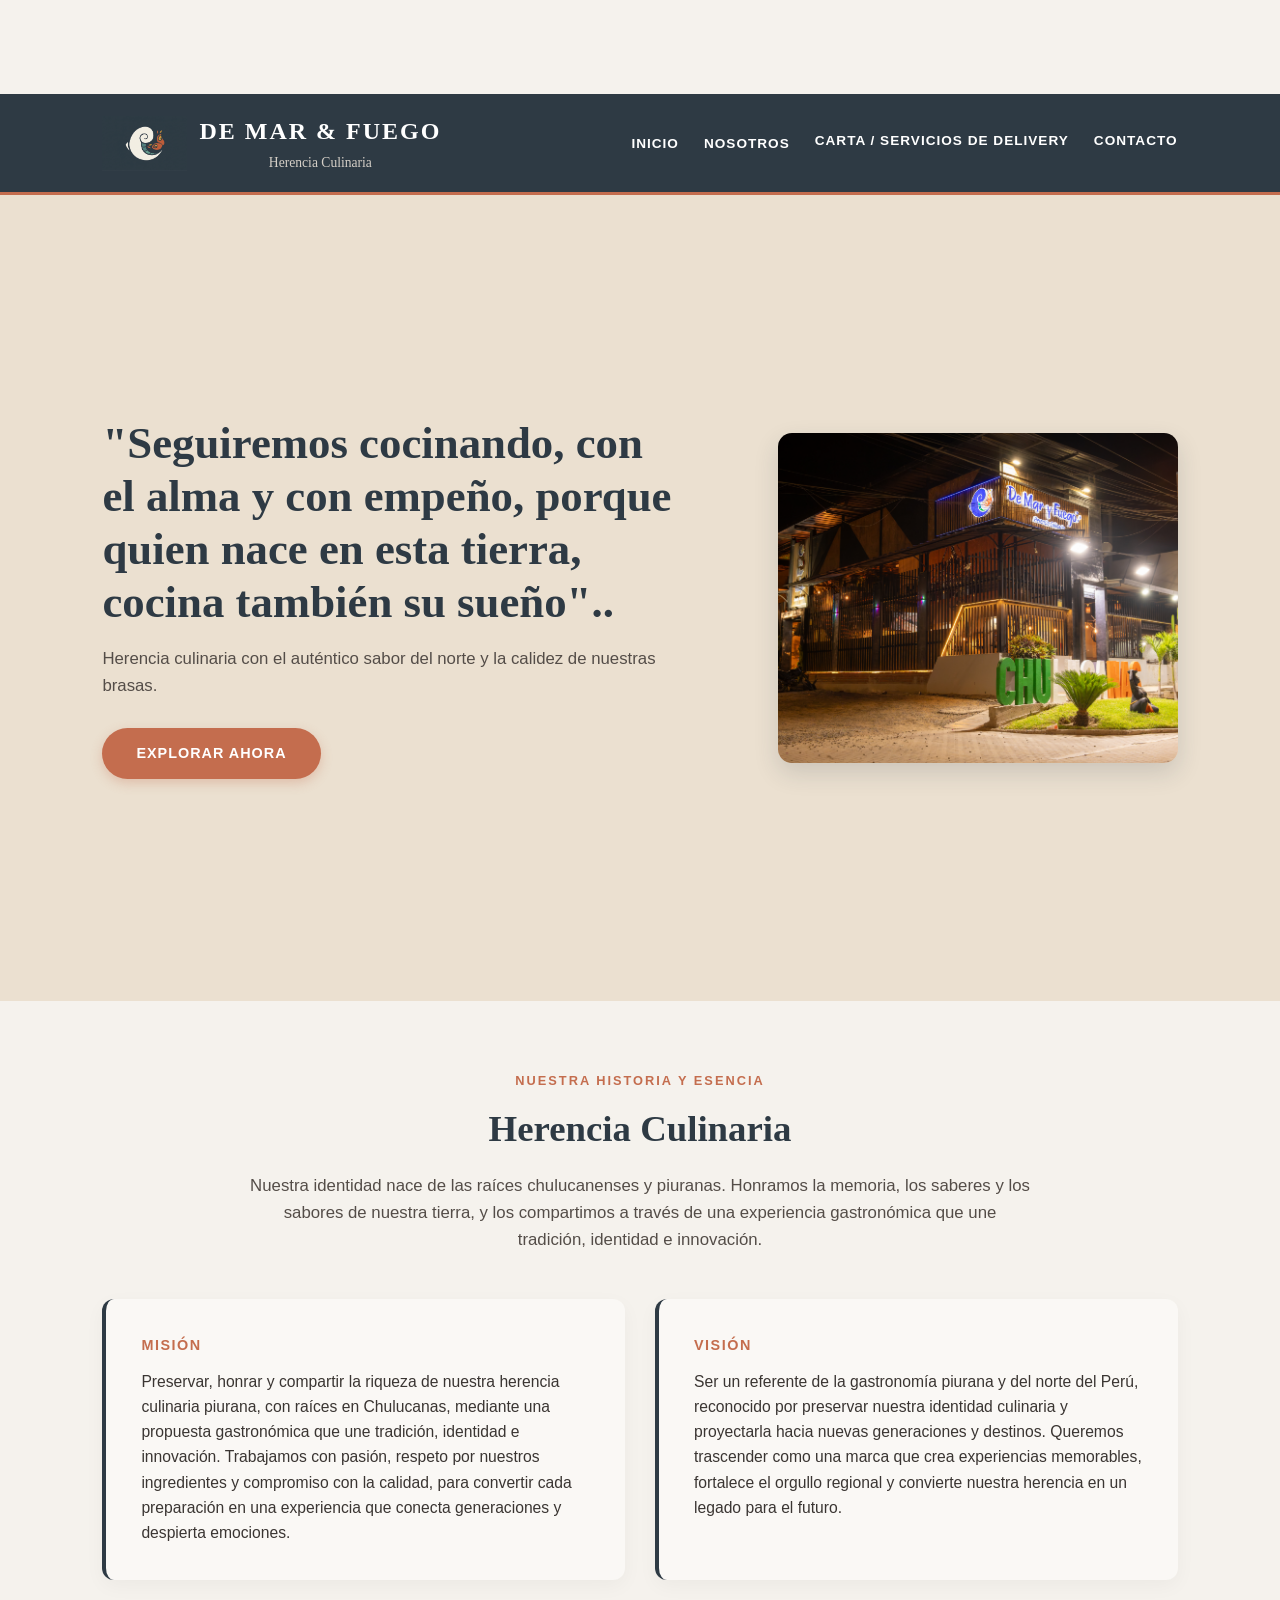
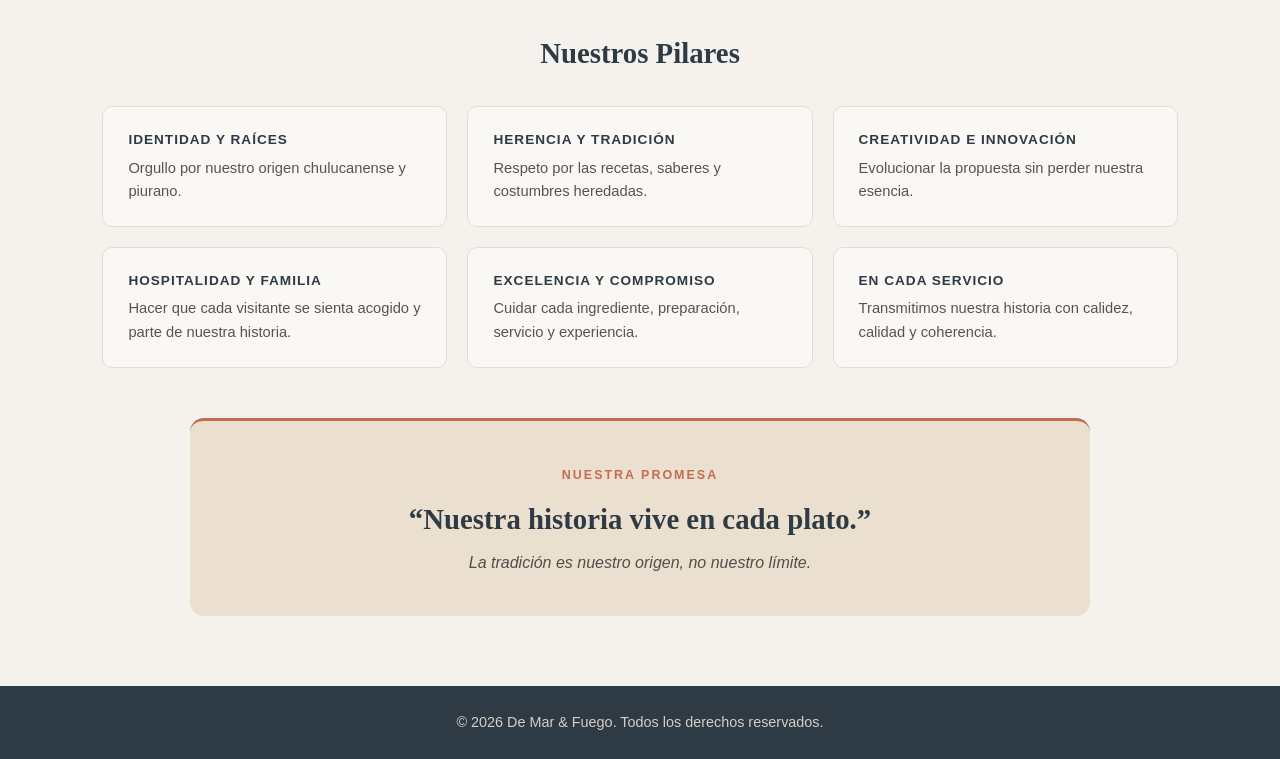
==== index.html @ 0af0d2fa "Add files via upload" ====
<!DOCTYPE html>
<html lang="es">
<head>
  <meta charset="UTF-8">
  <meta name="viewport" content="width=device-width, initial-scale=1.0">
  <title>De Mar & Fuego | Herencia Culinaria</title>
  <link rel="stylesheet" href="main.css">

  <!-- Tarjeta de vista previa para WhatsApp y redes sociales -->
  <meta property="og:title" content="De Mar & Fuego - Herencia Culinaria">
  <meta property="og:description" content="Auténtica gastronomía norteña y amazónica en Castilla, Piura. Carta online, delivery, reservas y eventos.">
   <meta property="og:image" content="https://github.io">
  <meta property="og:url" content="https://github.io">

  <meta property="og:type" content="website">
</head>


  <!-- Barra de navegación -->
  <header>
    <div class="logo">
      <img src="image_b817d377.jpg" alt="Ícono De Mar y Fuego" class="logo-icono">
      <div class="logo-texto">
        <h1>DE MAR & FUEGO</h1>
        <span>Herencia Culinaria</span>
      </div>
    </div>

    <nav>
      <ul>
        <li><a href="#inicio">INICIO</a></li>
        <li><a href="#nosotros">NOSOTROS</a></li>
        <!-- En tu menú de navegación -->
<a href="carta.html" target="_blank">CARTA / SERVICIOS DE DELIVERY</a>

        <!-- En tu menú de navegación -->
<a href="contacto.html" target="_blank">CONTACTO</a>

      </ul>
    </nav>
  </header>

    <!-- Sección Inicio estilo Editorial con Mosaico -->
    <!-- Sección Principal Dividida (Hero) -->
  <section id="inicio" class="hero-dividido">
    <div class="hero-texto">
      <h2>"Seguiremos cocinando, con el alma y con empeño,
porque quien nace en esta tierra, cocina también su sueño"..</h2>
      <p>Herencia culinaria con el auténtico sabor del norte y la calidez de nuestras brasas.</p>
      <!-- Reemplaza tu botón actual por este enlace -->
<a href="experiencias.html" target="_blank" class="btn-explorar">
  EXPLORAR AHORA
</a>

    </div>
    <div class="hero-imagen">
      <img src="DSC06377.jpg" alt="Restaurante De Mar y Fuego en Castilla, Piura">
    </div>
  </section>

  <section id="nosotros" class="seccion-nosotros">
    
    <!-- Concepto de Marca -->
    <div class="nosotros-cabecera">
      <span class="subtitulo-seccion">NUESTRA HISTORIA Y ESENCIA</span>
      <h2>Herencia Culinaria</h2>
      <p>Nuestra identidad nace de las raíces chulucanenses y piuranas. Honramos la memoria, los saberes y los sabores de nuestra tierra, y los compartimos a través de una experiencia gastronómica que une tradición, identidad e innovación.</p>
    </div>

    <!-- Misión y Visión -->
    <div class="tarjetas-grid dos-columnas mision-vision">
      <div class="tarjeta-identidad">
        <h4>MISIÓN</h4>
        <p>Preservar, honrar y compartir la riqueza de nuestra herencia culinaria piurana, con raíces en Chulucanas, mediante una propuesta gastronómica que une tradición, identidad e innovación. Trabajamos con pasión, respeto por nuestros ingredientes y compromiso con la calidad, para convertir cada preparación en una experiencia que conecta generaciones y despierta emociones.</p>
      </div>

      <div class="tarjeta-identidad">
        <h4>VISIÓN</h4>
        <p>Ser un referente de la gastronomía piurana y del norte del Perú, reconocido por preservar nuestra identidad culinaria y proyectarla hacia nuevas generaciones y destinos. Queremos trascender como una marca que crea experiencias memorables, fortalece el orgullo regional y convierte nuestra herencia en un legado para el futuro.</p>
      </div>
    </div>

    <!-- Nuestros Pilares -->
    <div class="pilares-bloque">
      <h3 class="titulo-pilares">Nuestros Pilares</h3>
      <div class="pilares-grid">
        <div class="pilar-item">
          <h5>IDENTIDAD Y RAÍCES</h5>
          <p>Orgullo por nuestro origen chulucanense y piurano.</p>
        </div>
        <div class="pilar-item">
          <h5>HERENCIA Y TRADICIÓN</h5>
          <p>Respeto por las recetas, saberes y costumbres heredadas.</p>
        </div>
        <div class="pilar-item">
          <h5>CREATIVIDAD E INNOVACIÓN</h5>
          <p>Evolucionar la propuesta sin perder nuestra esencia.</p>
        </div>
        <div class="pilar-item">
          <h5>HOSPITALIDAD Y FAMILIA</h5>
          <p>Hacer que cada visitante se sienta acogido y parte de nuestra historia.</p>
        </div>
        <div class="pilar-item">
          <h5>EXCELENCIA Y COMPROMISO</h5>
          <p>Cuidar cada ingrediente, preparación, servicio y experiencia.</p>
        </div>
        <div class="pilar-item">
          <h5>EN CADA SERVICIO</h5>
          <p>Transmitimos nuestra historia con calidez, calidad y coherencia.</p>
        </div>
      </div>
    </div>

    <!-- Nuestra Promesa -->
    <div class="promesa-banner">
      <span>NUESTRA PROMESA</span>
      <blockquote>“Nuestra historia vive en cada plato.”</blockquote>
      <p>La tradición es nuestro origen, no nuestro límite.</p>
    </div>

  </section>


  <!-- Pie de página -->
  <footer>
    <p>&copy; 2026 De Mar & Fuego. Todos los derechos reservados.</p>
  </footer>

</body>
</html>
---- main.css ----
/* Paleta de colores elegante */
:root {
  --color-pizarra: #2E3A44;     /* Header y Footer */
  --color-arena: #EBE0D0;       /* Fondo Hero */
  --color-crema-fondo: #F5F2ED; /* Fondo inferior */
  --color-tarjeta: #FAF8F5;     /* Fondo tarjetas */
  --color-terracota: #C46D4E;   /* Acento Fuego y botones */
  --color-mar: #5B8C85;         /* Acento Mar */
  --color-texto: #3A3532;       /* Texto oscuro suave */
}

* {
  box-sizing: border-box;
  margin: 0;
  padding: 0;
}

html {
  scroll-behavior: smooth;
  scroll-padding-top: 95px; /* Evita que la barra fija tape los títulos al navegar */
}

html, body {
  width: 100%;
  margin: 0;
  padding: 0;
  background-color: var(--color-crema-fondo);
  color: var(--color-texto);
  font-family: 'Segoe UI', Tahoma, Geneva, Verdana, sans-serif;
  line-height: 1.6;
}

body {
  padding-top: 94px; /* Compensa la altura de la barra fija para que no tape Inicio */
}


/* --- HEADER (BARRA FIJA) --- */
header {
  width: 100%;
  background-color: var(--color-pizarra);
  color: #FFFFFF;
  padding: 18px 8%;
  display: flex;
  justify-content: space-between;
  align-items: center;
  border-bottom: 3px solid var(--color-terracota);
  flex-wrap: wrap;
  gap: 15px;
  position: sticky;
  top: 0;
  z-index: 1000;
}

.logo {
  display: flex;
  align-items: center;
  gap: 12px;
}

.logo-icono {
  width: 85px;
  height: 55px;
  object-fit: cover;
  object-position: center;
}

.logo-texto {
  display: flex;
  flex-direction: column;
  align-items: center;
}

.logo-texto h1 {
  font-family: Georgia, 'Times New Roman', serif;
  font-size: 1.5rem;
  letter-spacing: 2px;
  margin: 0;
}

.logo-texto span {
  font-size: 0.85rem;
  color: #D5CFC7;
  font-family: Georgia, serif;
  margin-top: 2px;
}

nav ul {
  list-style: none;
  display: flex;
  gap: 25px;
  flex-wrap: wrap;
}

nav a {
  color: #FFFFFF;
  text-decoration: none;
  font-size: 0.85rem;
  font-weight: 600;
  letter-spacing: 1px;
  transition: color 0.3s;
}

nav a:hover {
  color: var(--color-terracota);
}

/* --- SECCIÓN INICIO (PORTADA COMPLETA) --- */
.hero-dividido {
  width: 100%;
  min-height: calc(100vh - 94px); /* Cubre el 100% de la pantalla visible debajo del menú */
  background-color: var(--color-arena);
  padding: 50px 8%;
  display: flex;
  align-items: center;
  justify-content: space-between;
  gap: 40px;
}

.hero-texto {
  flex: 1.2;
  max-width: 580px;
}

.hero-texto h2 {
  font-family: Georgia, 'Times New Roman', serif;
  font-size: 2.8rem;
  line-height: 1.18;
  color: var(--color-pizarra);
  margin-bottom: 18px;
}

.hero-texto h2 span {
  color: var(--color-terracota);
  display: block;
}

.hero-texto p {
  font-size: 1.05rem;
  color: #544D48;
  margin-bottom: 28px;
}

.btn-explorar {
  background-color: var(--color-terracota);
  color: #FFFFFF;
  padding: 14px 34px;
  border-radius: 30px;
  text-decoration: none;
  font-size: 0.9rem;
  font-weight: bold;
  letter-spacing: 1px;
  display: inline-block;
  box-shadow: 0 4px 12px rgba(196, 109, 78, 0.3);
  transition: background-color 0.3s ease, transform 0.2s ease;
}

.btn-explorar:hover {
  background-color: #A8583C;
  transform: translateY(-2px);
}

.hero-imagen {
  flex: 0.8;
  display: flex;
  justify-content: flex-end;
}

.hero-imagen img {
  width: 400px;
  height: 330px;
  object-fit: cover;
  object-position: center 65%;
  border-radius: 14px;
  box-shadow: 0 10px 25px rgba(46, 58, 68, 0.16);
}

/* --- SECCIÓN NOSOTROS --- */
.seccion-nosotros {
  width: 100%;
  padding: 70px 8%;
  background-color: var(--color-crema-fondo);
}

.nosotros-cabecera {
  text-align: center;
  max-width: 780px;
  margin: 0 auto 45px;
}

.subtitulo-seccion {
  display: block;
  font-size: 0.8rem;
  font-weight: 700;
  letter-spacing: 2px;
  color: var(--color-terracota);
  margin-bottom: 8px;
}

.nosotros-cabecera h2 {
  font-family: Georgia, 'Times New Roman', serif;
  font-size: 2.3rem;
  color: var(--color-pizarra);
  margin-bottom: 15px;
}

.nosotros-cabecera p {
  font-size: 1.05rem;
  color: #544D48;
}

.tarjetas-grid.dos-columnas {
  display: grid;
  grid-template-columns: repeat(auto-fit, minmax(300px, 1fr));
  gap: 30px;
  max-width: 1100px;
  margin: 0 auto 40px;
}

.tarjeta {
  background-color: var(--color-tarjeta);
  border-radius: 12px;
  padding: 35px;
  box-shadow: 0 6px 20px rgba(0, 0, 0, 0.05);
}

.tarjeta h3 {
  font-family: Georgia, 'Times New Roman', serif;
  font-size: 1.45rem;
  margin-bottom: 12px;
}

.tarjeta.mar {
  border-top: 4px solid var(--color-mar);
}

.tarjeta.mar h3 {
  color: var(--color-pizarra);
}

.tarjeta.fuego {
  border-top: 4px solid var(--color-terracota);
}

.tarjeta.fuego h3 {
  color: var(--color-terracota);
}

.tarjeta-identidad {
  background-color: var(--color-tarjeta);
  border-radius: 12px;
  padding: 35px;
  border-left: 4px solid var(--color-pizarra);
  box-shadow: 0 6px 20px rgba(0, 0, 0, 0.04);
}

.tarjeta-identidad h4 {
  font-size: 0.9rem;
  letter-spacing: 1.5px;
  color: var(--color-terracota);
  margin-bottom: 12px;
  font-weight: 700;
}

.tarjeta-identidad p {
  font-size: 0.98rem;
  color: var(--color-texto);
}

/* Nuestros Pilares */
.pilares-bloque {
  max-width: 1100px;
  margin: 50px auto;
}

.titulo-pilares {
  font-family: Georgia, 'Times New Roman', serif;
  font-size: 1.8rem;
  color: var(--color-pizarra);
  text-align: center;
  margin-bottom: 30px;
}

.pilares-grid {
  display: grid;
  grid-template-columns: repeat(auto-fit, minmax(280px, 1fr));
  gap: 20px;
}

.pilar-item {
  background-color: var(--color-tarjeta);
  padding: 22px 25px;
  border-radius: 10px;
  border: 1px solid #E5DDD0;
}

.pilar-item h5 {
  font-size: 0.85rem;
  letter-spacing: 1px;
  color: var(--color-pizarra);
  margin-bottom: 6px;
  font-weight: 700;
}

.pilar-item p {
  font-size: 0.92rem;
  color: #5A534C;
}

/* Banner Nuestra Promesa */
.promesa-banner {
  max-width: 900px;
  margin: 50px auto 0;
  background-color: var(--color-arena);
  border-radius: 14px;
  padding: 40px 30px;
  text-align: center;
  border-top: 3px solid var(--color-terracota);
}

.promesa-banner span {
  font-size: 0.78rem;
  font-weight: 700;
  letter-spacing: 2px;
  color: var(--color-terracota);
}

.promesa-banner blockquote {
  font-family: Georgia, 'Times New Roman', serif;
  font-size: 1.8rem;
  color: var(--color-pizarra);
  margin: 10px 0 8px;
  font-weight: bold;
}

.promesa-banner p {
  font-size: 1rem;
  color: #544D48;
  font-style: italic;
}

/* --- FOOTER --- */
footer {
  width: 100%;
  background-color: var(--color-pizarra);
  color: #D5CFC7;
  text-align: center;
  padding: 25px;
  font-size: 0.9rem;
}

/* --- ADAPTACIÓN PARA CELULARES --- */
@media (max-width: 850px) {
  .hero-dividido {
    flex-direction: column;
    text-align: center;
    padding: 45px 6%;
    min-height: auto;
  }

  .hero-texto h2 {
    font-size: 2.2rem;
  }

  .hero-imagen {
    justify-content: center;
    width: 100%;
  }

  .hero-imagen img {
    width: 100%;
    max-width: 380px;
    height: 280px;
  }
}
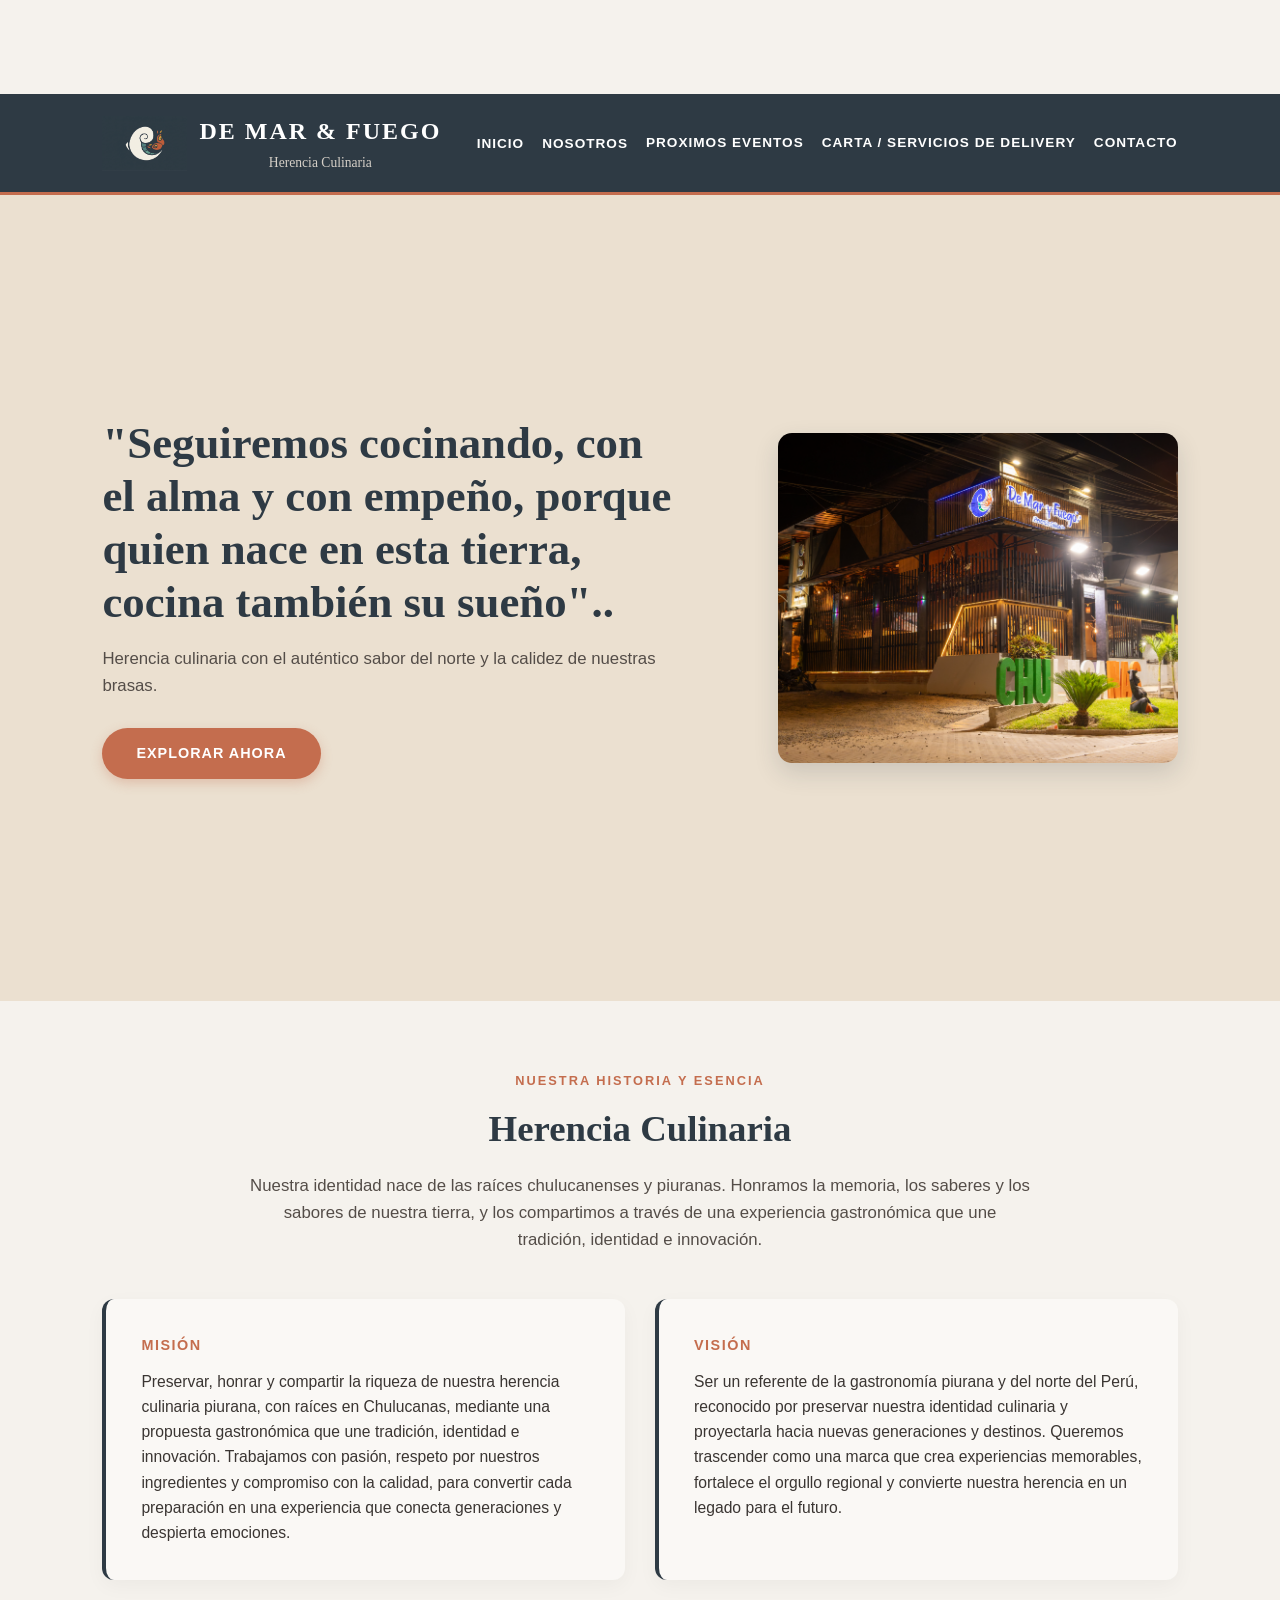
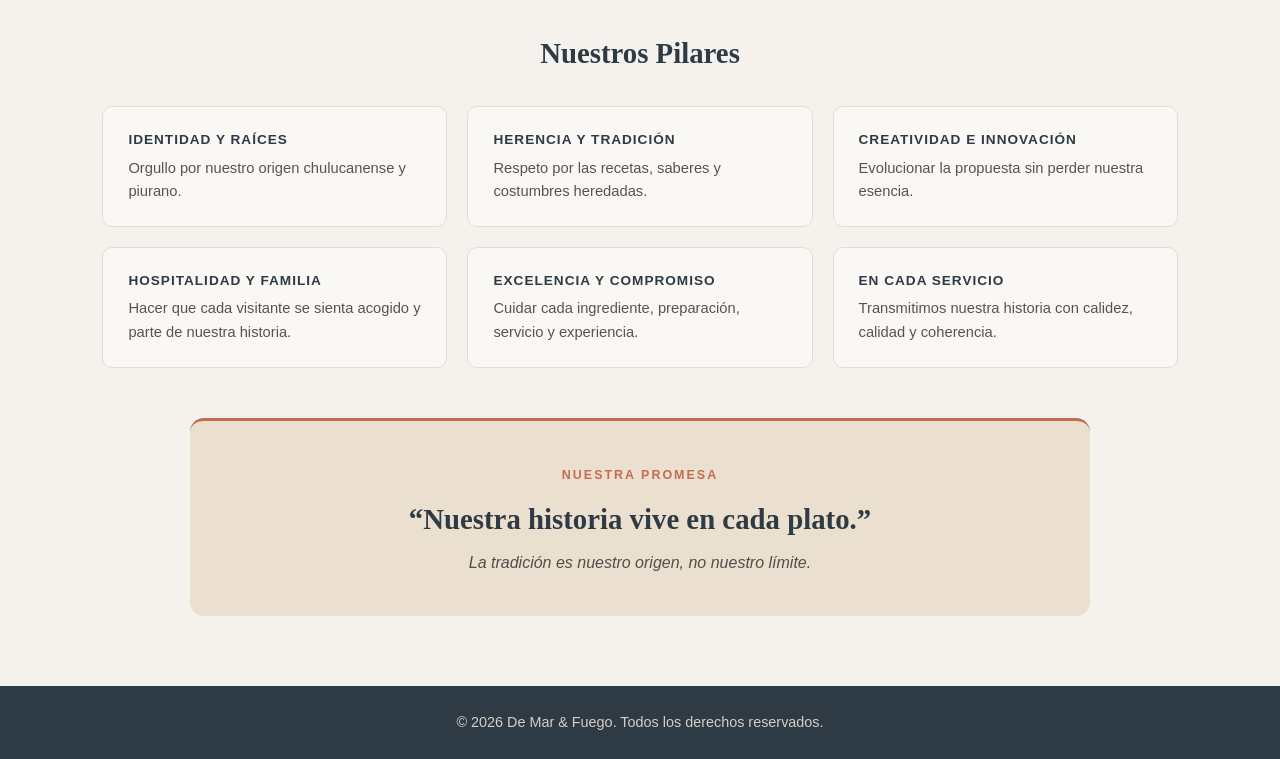
==== commit fa45ab4b: "Add files via upload" ====
--- a/index.html
+++ b/index.html
@@ -30,11 +30,13 @@
       <ul>
         <li><a href="#inicio">INICIO</a></li>
         <li><a href="#nosotros">NOSOTROS</a></li>
-        <!-- En tu menú de navegación -->
-<a href="carta.html" target="_blank">CARTA / SERVICIOS DE DELIVERY</a>
+        <a href="eventos.html">PROXIMOS EVENTOS</a>
 
         <!-- En tu menú de navegación -->
-<a href="contacto.html" target="_blank">CONTACTO</a>
+<a href="carta.html">CARTA / SERVICIOS DE DELIVERY</a>
+
+        <!-- En tu menú de navegación -->
+<a href="contacto.html">CONTACTO</a>
 
       </ul>
     </nav>
@@ -48,7 +50,7 @@
 porque quien nace en esta tierra, cocina también su sueño"..</h2>
       <p>Herencia culinaria con el auténtico sabor del norte y la calidez de nuestras brasas.</p>
       <!-- Reemplaza tu botón actual por este enlace -->
-<a href="experiencias.html" target="_blank" class="btn-explorar">
+<a href="experiencias.html" class="btn-explorar">
   EXPLORAR AHORA
 </a>
 
--- a/main.css
+++ b/main.css
@@ -86,11 +86,15 @@
 }
 
 nav ul {
-  list-style: none;
-  display: flex;
-  gap: 25px;
-  flex-wrap: wrap;
-}
+    list-style: none;
+    display: flex;
+    align-items: center; /* Centra verticalmente los enlaces */
+    gap: 18px;           /* Reduce ligeramente el espacio para que entren todos holgados */
+    flex-wrap: nowrap;   /* Evita que los enlaces bajen de línea */
+    margin: 0;
+    padding: 0;
+}
+
 
 nav a {
   color: #FFFFFF;
@@ -373,3 +377,89 @@
     height: 280px;
   }
 }
+/* === ESTILOS DE EVENTOS === */
+.banner-eventos {
+    background-color: #2B3641;
+    color: #FFFFFF;
+    text-align: center;
+    padding: 60px 20px;
+    border-bottom: 4px solid var(--color-terracota);
+}
+
+.banner-eventos h1 {
+    font-family: Georgia, 'Times New Roman', serif;
+    font-size: 2.2rem;
+    letter-spacing: 2px;
+    margin: 15px 0 10px;
+    color: #FFFFFF;
+}
+
+.banner-eventos p {
+    color: #D5CFC7;
+    max-width: 600px;
+    margin: 0 auto;
+}
+
+.btn-volver {
+    display: inline-block;
+    color: #FFFFFF;
+    text-decoration: none;
+    background-color: rgba(255, 255, 255, 0.15);
+    padding: 8px 16px;
+    border-radius: 5px;
+    font-size: 0.9rem;
+}
+
+.contenedor-eventos {
+    max-width: 1100px;
+    margin: 50px auto;
+    padding: 0 20px;
+    display: grid;
+    grid-template-columns: repeat(auto-fit, minmax(300px, 1fr));
+    gap: 30px;
+}
+
+.tarjeta-evento {
+    background-color: #FFFFFF;
+    border-radius: 8px;
+    overflow: hidden;
+    box-shadow: 0 4px 12px rgba(58, 53, 50, 0.1);
+}
+
+.tarjeta-evento img {
+    width: 100%;
+    height: 220px;
+    object-fit: cover;
+}
+
+.info-evento {
+    padding: 25px;
+}
+
+.fecha-evento {
+    display: inline-block;
+    background-color: var(--color-arena);
+    color: var(--color-terracota);
+    font-weight: bold;
+    font-size: 0.85rem;
+    padding: 5px 12px;
+    border-radius: 4px;
+    margin-bottom: 10px;
+}
+
+.info-evento h3 {
+    font-family: Georgia, serif;
+    margin: 10px 0;
+    color: var(--color-texto);
+}
+
+.btn-reservar {
+    display: inline-block;
+    background-color: var(--color-terracota);
+    color: #FFFFFF;
+    text-decoration: none;
+    padding: 10px 20px;
+    border-radius: 5px;
+    font-weight: 600;
+    margin-top: 15px;
+}
